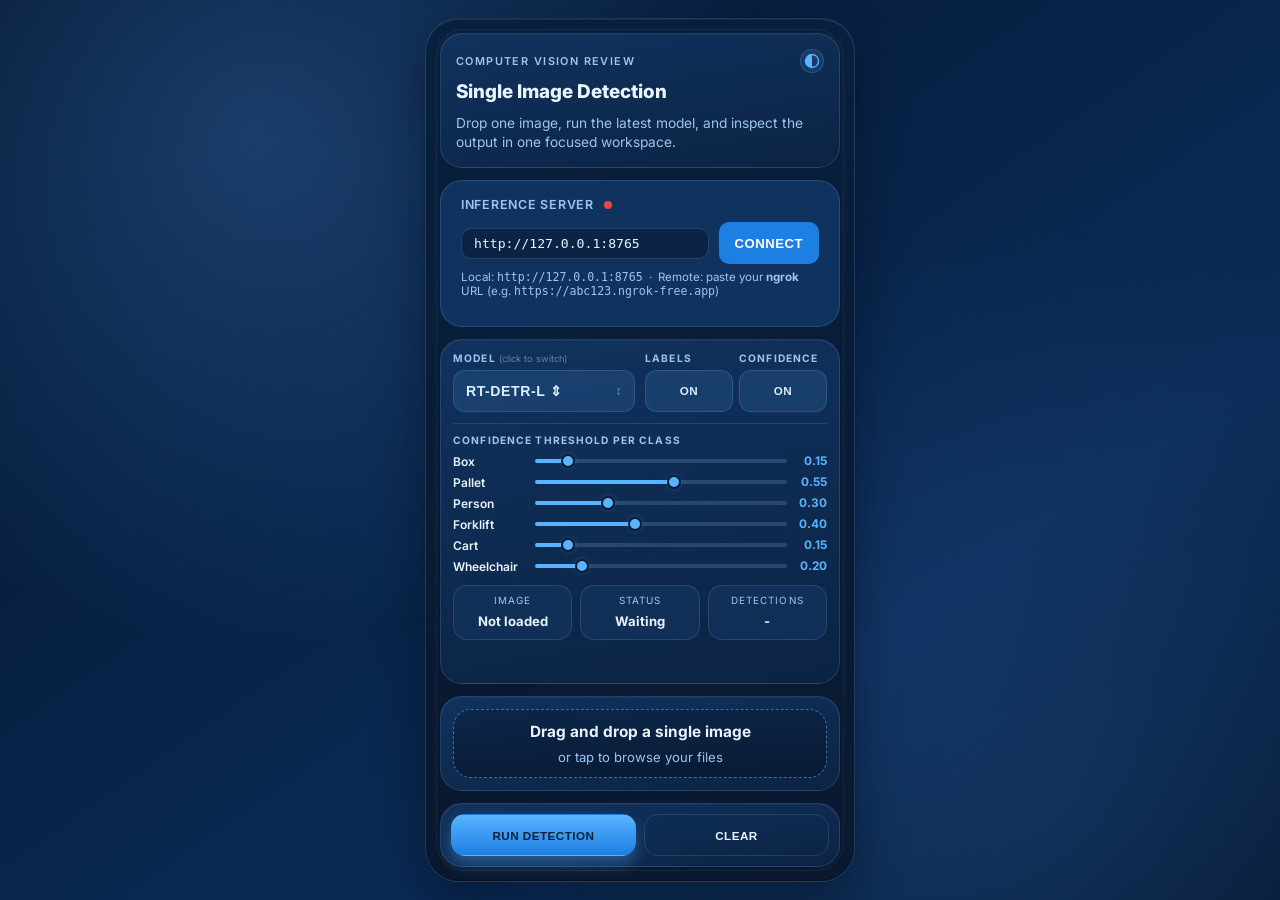
==== docs/index.html @ 9e746559 "Add GitHub Pages UI (docs/) with configurable server URL" ====
<!doctype html>
<html lang="en">
<head>
  <meta charset="UTF-8">
  <meta name="viewport" content="width=device-width, initial-scale=1.0">
  <title>CV Single Image Review</title>
  <link rel="preconnect" href="https://fonts.googleapis.com">
  <link rel="preconnect" href="https://fonts.gstatic.com" crossorigin>
  <link href="https://fonts.googleapis.com/css2?family=Inter:wght@400;500;600;700;800&display=swap" rel="stylesheet">
  <link rel="stylesheet" href="styles.css">
  <style>
    .server-config-card {
      background: var(--surface-1);
      border: 1px solid var(--soft-accent-border);
      border-radius: var(--panel-radius);
      padding: 16px 20px;
    }
    .server-config-row {
      display: flex;
      align-items: center;
      gap: 10px;
      flex-wrap: wrap;
    }
    .server-config-label {
      font-size: 0.78rem;
      font-weight: 600;
      color: var(--muted);
      text-transform: uppercase;
      letter-spacing: 0.06em;
      white-space: nowrap;
    }
    .server-url-input {
      flex: 1;
      min-width: 200px;
      background: var(--surface-2);
      border: 1px solid var(--soft-accent-border);
      border-radius: 10px;
      color: var(--text);
      font-family: monospace;
      font-size: 0.82rem;
      padding: 7px 12px;
      outline: none;
    }
    .server-url-input:focus {
      border-color: var(--accent);
    }
    .server-save-btn {
      background: var(--accent-2);
      color: #fff;
      border: none;
      border-radius: 10px;
      padding: 7px 16px;
      font-size: 0.82rem;
      font-weight: 600;
      cursor: pointer;
      white-space: nowrap;
    }
    .server-save-btn:hover { opacity: 0.85; }
    .server-status-dot {
      width: 8px; height: 8px;
      border-radius: 50%;
      background: #6b7a8d;
      flex-shrink: 0;
    }
    .server-status-dot.online  { background: #3fcf74; }
    .server-status-dot.offline { background: #f04444; }
    .server-hint {
      font-size: 0.72rem;
      color: var(--muted);
      margin-top: 6px;
    }
  </style>
</head>
<body data-theme="blue">
  <div class="page-shell">
    <main class="app-frame" aria-label="Single Image Detection UI">
      <section class="header-card panel">
        <div class="mini-row">
          <p class="mini-label">Computer Vision Review</p>
          <button id="themeToggle" class="theme-circle-btn" type="button" aria-label="Toggle theme">
            <svg viewBox="0 0 20 20" width="18" height="18" aria-hidden="true">
              <path d="M10 2a8 8 0 1 0 0 16A8 8 0 0 0 10 2Zm0 14.5V3.5a6.5 6.5 0 0 1 0 13Z"/>
            </svg>
          </button>
        </div>
        <div class="header-row">
          <h1>Single Image Detection</h1>
        </div>
        <p class="subtitle">Drop one image, run the latest model, and inspect the output in one focused workspace.</p>
      </section>

      <!-- Server URL configuration -->
      <section class="server-config-card" aria-label="Server configuration">
        <div class="server-config-row">
          <span class="server-config-label">Inference Server</span>
          <div id="serverStatusDot" class="server-status-dot"></div>
          <input id="serverUrlInput" class="server-url-input" type="text" placeholder="http://127.0.0.1:8765" spellcheck="false" autocomplete="off">
          <button id="serverSaveBtn" class="server-save-btn" type="button">Connect</button>
        </div>
        <p class="server-hint">Local: <code>http://127.0.0.1:8765</code> &nbsp;·&nbsp; Remote: paste your <strong>ngrok</strong> URL (e.g. <code>https://abc123.ngrok-free.app</code>)</p>
      </section>

      <section class="controls-card panel" aria-label="Detection controls">
        <div class="controls-grid">
          <div class="field">
            <span class="field-label">Model <span class="field-label-hint">(click to switch)</span></span>
            <button id="modelToggle" class="model-toggle-btn" type="button" data-model-key="rtdetr">RT-DETR-L</button>
          </div>

          <div class="field toggle-row">
            <label class="field toggle-field">
              <span class="field-label">Labels</span>
              <button id="labelsToggle" class="toggle-btn" type="button" aria-pressed="true">ON</button>
            </label>
            <label class="field toggle-field">
              <span class="field-label">Confidence</span>
              <button id="confidenceToggle" class="toggle-btn" type="button" aria-pressed="true">ON</button>
            </label>
          </div>
        </div>

        <div class="conf-section">
          <p class="conf-section-label">Confidence threshold per class</p>
          <div class="conf-grid">
            <div class="conf-row">
              <span class="conf-class-label">Box</span>
              <input class="conf-slider" id="conf-box" type="range" min="0.05" max="0.95" step="0.05" value="0.15" data-class="box">
              <span class="conf-value" id="val-box">0.15</span>
            </div>
            <div class="conf-row">
              <span class="conf-class-label">Pallet</span>
              <input class="conf-slider" id="conf-pallet" type="range" min="0.05" max="0.95" step="0.05" value="0.55" data-class="pallet">
              <span class="conf-value" id="val-pallet">0.55</span>
            </div>
            <div class="conf-row">
              <span class="conf-class-label">Person</span>
              <input class="conf-slider" id="conf-person" type="range" min="0.05" max="0.95" step="0.05" value="0.30" data-class="person">
              <span class="conf-value" id="val-person">0.30</span>
            </div>
            <div class="conf-row">
              <span class="conf-class-label">Forklift</span>
              <input class="conf-slider" id="conf-forklift" type="range" min="0.05" max="0.95" step="0.05" value="0.40" data-class="forklift">
              <span class="conf-value" id="val-forklift">0.40</span>
            </div>
            <div class="conf-row">
              <span class="conf-class-label">Cart</span>
              <input class="conf-slider" id="conf-cart" type="range" min="0.05" max="0.95" step="0.05" value="0.15" data-class="cart">
              <span class="conf-value" id="val-cart">0.15</span>
            </div>
            <div class="conf-row">
              <span class="conf-class-label">Wheelchair</span>
              <input class="conf-slider" id="conf-wheelchair" type="range" min="0.05" max="0.95" step="0.05" value="0.20" data-class="wheelchair">
              <span class="conf-value" id="val-wheelchair">0.20</span>
            </div>
          </div>
        </div>

        <div class="metrics-row" aria-label="Current status metrics">
          <article class="metric-pill">
            <span class="metric-label">Image</span>
            <strong id="metricImage">Not loaded</strong>
          </article>
          <article class="metric-pill">
            <span class="metric-label">Status</span>
            <strong id="metricStatus">Waiting</strong>
          </article>
          <article class="metric-pill">
            <span class="metric-label">Detections</span>
            <strong id="metricDetections">-</strong>
          </article>
        </div>
      </section>

      <section class="content-card panel" aria-label="Image workspace">
        <div id="dropZone" class="drop-zone" tabindex="0" role="button" aria-label="Drop image or click to choose">
          <div id="emptyState" class="empty-state">
            <p class="drop-title">Drag and drop a single image</p>
            <p class="drop-copy">or tap to browse your files</p>
          </div>
          <img id="previewImage" alt="Selected image preview">
          <div id="overlayInfo" class="overlay-info hidden">Detection overlay will appear here</div>
        </div>
      </section>

      <footer class="footer-bar panel" aria-label="Action buttons">
        <button id="runBtn" class="primary-btn" type="button">Run Detection</button>
        <button id="clearBtn" class="ghost-btn" type="button">Clear</button>
        <input id="imageInput" type="file" accept="image/*" hidden>
      </footer>
    </main>
  </div>

  <script src="theme.js"></script>
  <script src="script.js"></script>
</body>
</html>
---- docs/styles.css ----
:root {
  --bg-1: #04162f;
  --bg-2: #0b2b57;
  --phone-edge: #12386d;
  --panel: #0e2547;
  --panel-soft: #143661;
  --frame-1: rgba(8, 32, 62, 0.98);
  --frame-2: rgba(10, 24, 46, 0.98);
  --surface-1: rgba(17, 51, 96, 0.96);
  --surface-2: rgba(12, 36, 68, 0.96);
  --line: rgba(164, 206, 255, 0.15);
  --text: #e8f4ff;
  --muted: #9ec5ef;
  --accent: #58b4ff;
  --accent-2: #1d7fe2;
  --soft-accent-bg: rgba(88, 180, 255, 0.12);
  --soft-accent-border: rgba(145, 203, 255, 0.18);
  --soft-accent-text: #d8edff;
  --glow: rgba(87, 163, 255, 0.25);
  --frame-border: rgba(122, 183, 255, 0.2);

  --frame-radius: 34px;
  --panel-radius: 22px;
  --pill-radius: 14px;
}

body[data-theme="berry"] {
  --bg-1: #3f0c26;
  --bg-2: #b01c6a;
  --phone-edge: #d24a8f;
  --panel: #6e1642;
  --panel-soft: #8c1d53;
  --frame-1: rgba(96, 18, 57, 0.98);
  --frame-2: rgba(62, 12, 36, 0.98);
  --surface-1: rgba(122, 24, 73, 0.96);
  --surface-2: rgba(85, 17, 51, 0.96);
  --line: rgba(255, 203, 227, 0.18);
  --text: #fff0f8;
  --muted: #f5c7df;
  --accent: #ef6faa;
  --accent-2: #b01c6a;
  --soft-accent-bg: rgba(240, 111, 170, 0.14);
  --soft-accent-border: rgba(255, 206, 229, 0.22);
  --soft-accent-text: #ffe7f2;
  --glow: rgba(176, 28, 106, 0.34);
  --frame-border: rgba(210, 74, 143, 0.28);
}

* {
  box-sizing: border-box;
}

html,
body {
  margin: 0;
  min-height: 100%;
  font-family: "Inter", sans-serif;
  color: var(--text);
  background:
    radial-gradient(circle at 20% 15%, var(--glow), transparent 40%),
    radial-gradient(circle at 80% 90%, color-mix(in srgb, var(--glow) 55%, transparent), transparent 45%),
    linear-gradient(145deg, var(--bg-1) 0%, var(--bg-2) 70%, var(--bg-1) 100%);
}

.page-shell {
  min-height: 100vh;
  display: grid;
  place-items: center;
  padding: 18px;
}

.app-frame {
  width: min(430px, 100%);
  min-height: min(920px, 96vh);
  display: grid;
  grid-template-rows: auto auto 1fr auto;
  gap: 12px;
  padding: 14px;
  border-radius: var(--frame-radius);
  border: 1px solid var(--frame-border);
  background:
    linear-gradient(180deg, var(--frame-1), var(--frame-2));
  box-shadow:
    0 20px 48px rgba(2, 8, 20, 0.42),
    inset 0 1px 0 rgba(255, 255, 255, 0.06),
    inset 0 -1px 0 rgba(4, 10, 22, 0.6);
  position: relative;
  overflow: hidden;
}

.app-frame::before {
  content: "";
  position: absolute;
  inset: 10px;
  border-radius: 28px;
  border: 1px solid rgba(255, 255, 255, 0.06);
  pointer-events: none;
}

.panel {
  border-radius: var(--panel-radius);
  border: 1px solid var(--line);
  background: linear-gradient(170deg, var(--surface-1), var(--surface-2));
  box-shadow: inset 0 1px 0 rgba(255, 255, 255, 0.04);
}

.header-card {
  padding: 15px;
}

.mini-row {
  display: flex;
  align-items: center;
  justify-content: space-between;
  margin: 0 0 8px;
}

.mini-label {
  margin: 0;
  font-size: 0.68rem;
  letter-spacing: 0.13em;
  text-transform: uppercase;
  color: var(--muted);
  font-weight: 600;
}

.header-row {
  display: flex;
  align-items: center;
  gap: 10px;
}

.header-row h1 {
  margin: 0;
  font-size: 1.18rem;
  line-height: 1.2;
  font-weight: 800;
}

.subtitle {
  margin: 10px 0 0;
  color: var(--muted);
  font-size: 0.86rem;
  line-height: 1.4;
}

.controls-card {
  padding: 12px;
}

.controls-grid {
  display: grid;
  grid-template-columns: repeat(2, minmax(0, 1fr));
  gap: 10px;
  align-items: end;
}

.toggle-row {
  display: grid;
  grid-template-columns: 1fr 1fr;
  gap: 8px;
}

.field {
  display: grid;
  gap: 6px;
}

.field-label {
  font-size: 0.64rem;
  color: var(--muted);
  letter-spacing: 0.11em;
  text-transform: uppercase;
  font-weight: 700;
}

input,
select {
  width: 100%;
  border-radius: 12px;
  border: 1px solid var(--line);
  background: color-mix(in srgb, var(--panel-soft) 72%, transparent);
  color: var(--text);
  padding: 10px 11px;
  font-size: 0.84rem;
  outline: none;
}

input:focus,
select:focus,
button:focus-visible,
.drop-zone:focus-visible {
  box-shadow: 0 0 0 2px color-mix(in srgb, var(--accent) 45%, transparent);
}

.toggle-field {
  align-content: end;
}

.toggle-btn {
  border: 1px solid var(--soft-accent-border);
  background: var(--soft-accent-bg);
  color: var(--soft-accent-text);
  border-radius: 12px;
  padding: 10px 12px;
  font-weight: 700;
  letter-spacing: 0.05em;
}

.model-toggle-btn {
  width: 100%;
  border: 1px solid var(--soft-accent-border);
  background: var(--soft-accent-bg);
  color: var(--soft-accent-text);
  border-radius: 12px;
  padding: 10px 12px;
  font-weight: 700;
  font-size: 0.88rem;
  letter-spacing: 0.04em;
  text-align: left;
  cursor: pointer;
  transition: background 150ms ease, filter 150ms ease;
  position: relative;
}

.model-toggle-btn::after {
  content: "↕";
  position: absolute;
  right: 12px;
  top: 50%;
  transform: translateY(-50%);
  font-size: 0.75rem;
  opacity: 0.5;
}

.model-toggle-btn:hover {
  filter: brightness(1.12);
}

.model-toggle-btn[data-model-key="yolo"] {
  border-color: color-mix(in srgb, var(--accent) 40%, var(--soft-accent-border));
  background: color-mix(in srgb, var(--soft-accent-bg) 70%, var(--accent) 10%);
}

.field-label-hint {
  font-size: 0.58rem;
  opacity: 0.55;
  text-transform: none;
  letter-spacing: 0;
  font-weight: 400;
}

.conf-section {
  margin-top: 11px;
  border-top: 1px solid var(--line);
  padding-top: 10px;
}

.conf-section-label {
  margin: 0 0 8px;
  font-size: 0.64rem;
  color: var(--muted);
  letter-spacing: 0.11em;
  text-transform: uppercase;
  font-weight: 700;
}

.conf-grid {
  display: grid;
  gap: 6px;
}

.conf-row {
  display: grid;
  grid-template-columns: 72px 1fr 34px;
  align-items: center;
  gap: 8px;
}

.conf-class-label {
  font-size: 0.75rem;
  color: var(--text);
  font-weight: 600;
  white-space: nowrap;
}

.conf-slider {
  -webkit-appearance: none;
  appearance: none;
  width: 100%;
  height: 4px;
  border-radius: 4px;
  border: none;
  padding: 0;
  background: linear-gradient(
    to right,
    var(--accent) 0%,
    var(--accent) var(--pct, 25%),
    rgba(164, 206, 255, 0.18) var(--pct, 25%),
    rgba(164, 206, 255, 0.18) 100%
  );
  cursor: pointer;
  outline: none;
}

.conf-slider::-webkit-slider-thumb {
  -webkit-appearance: none;
  appearance: none;
  width: 14px;
  height: 14px;
  border-radius: 50%;
  background: var(--accent);
  border: 2px solid var(--frame-2);
  box-shadow: 0 0 6px var(--glow);
  cursor: pointer;
}

.conf-slider::-moz-range-thumb {
  width: 14px;
  height: 14px;
  border-radius: 50%;
  background: var(--accent);
  border: 2px solid var(--frame-2);
  cursor: pointer;
}

.conf-value {
  font-size: 0.74rem;
  font-weight: 700;
  color: var(--accent);
  text-align: right;
  min-width: 30px;
}

.metrics-row {
  margin-top: 11px;
  display: grid;
  grid-template-columns: repeat(3, minmax(0, 1fr));
  gap: 8px;
}

.metric-pill {
  border: 1px solid var(--line);
  border-radius: var(--pill-radius);
  padding: 8px 8px 9px;
  background: color-mix(in srgb, var(--panel-soft) 60%, transparent);
  text-align: center;
}

.metric-label {
  display: block;
  font-size: 0.62rem;
  color: var(--muted);
  letter-spacing: 0.11em;
  text-transform: uppercase;
  margin-bottom: 4px;
}

.metric-pill strong {
  font-size: 0.82rem;
}

.content-card {
  padding: 12px;
  min-height: 0;
}

.drop-zone {
  position: relative;
  min-height: 100%;
  border-radius: 18px;
  border: 1px dashed color-mix(in srgb, var(--accent) 45%, var(--line));
  background: linear-gradient(180deg, rgba(9, 27, 52, 0.45), rgba(7, 22, 43, 0.65));
  display: grid;
  place-items: center;
  text-align: center;
  padding: 12px;
  cursor: pointer;
  overflow: hidden;
  transition: transform 140ms ease, filter 140ms ease, border-color 140ms ease;
}

.drop-zone.drag-over {
  transform: translateY(-2px);
  filter: brightness(1.08);
  border-color: var(--accent);
}

.empty-state {
  z-index: 2;
}

.drop-title {
  margin: 0;
  font-weight: 700;
  font-size: 0.96rem;
}

.drop-copy {
  margin: 8px 0 0;
  color: var(--muted);
  font-size: 0.82rem;
}

#previewImage {
  display: none;
  width: 100%;
  height: 100%;
  object-fit: contain;
  border-radius: 12px;
  background: rgba(4, 12, 25, 0.55);
}

.overlay-info {
  position: absolute;
  left: 10px;
  right: 10px;
  bottom: 10px;
  border-radius: 12px;
  border: 1px solid var(--soft-accent-border);
  background: var(--soft-accent-bg);
  color: var(--soft-accent-text);
  padding: 8px 10px;
  font-size: 0.78rem;
  text-align: left;
}

.hidden {
  display: none;
}

.footer-bar {
  display: grid;
  grid-template-columns: repeat(2, minmax(0, 1fr));
  gap: 8px;
  padding: 10px;
}

button {
  border: 1px solid transparent;
  border-radius: 14px;
  min-height: 42px;
  padding: 10px 8px;
  font-size: 0.73rem;
  font-weight: 800;
  letter-spacing: 0.04em;
  text-transform: uppercase;
  cursor: pointer;
  transition: transform 130ms ease, filter 130ms ease;
}

button:hover {
  transform: translateY(-1px);
  filter: brightness(1.05);
}

.primary-btn {
  color: #092038;
  background: linear-gradient(180deg, var(--accent), var(--accent-2));
  box-shadow: 0 8px 16px color-mix(in srgb, var(--accent) 35%, transparent);
}

.secondary-btn {
  color: var(--soft-accent-text);
  background: var(--soft-accent-bg);
  border-color: var(--soft-accent-border);
}

.ghost-btn {
  color: var(--text);
  background: transparent;
  border-color: var(--line);
}

.theme-circle-btn {
  width: 24px;
  min-height: 24px;
  height: 24px;
  padding: 0;
  border-radius: 50%;
  border: 1px solid var(--frame-border);
  background: var(--soft-accent-bg);
  color: var(--accent);
  display: grid;
  place-items: center;
  flex-shrink: 0;
  letter-spacing: 0;
  text-transform: none;
  font-weight: 400;
  cursor: pointer;
  transition: transform 130ms ease, filter 130ms ease, background 200ms ease;
}

.theme-circle-btn svg {
  display: block;
  fill: currentColor;
  transition: transform 350ms ease;
}

body[data-theme="berry"] .theme-circle-btn svg {
  transform: rotate(180deg);
}

.theme-circle-btn:hover {
  filter: brightness(1.12);
  transform: translateY(-1px);
}

@media (max-width: 480px) {
  .page-shell {
    padding: 0;
  }

  .app-frame {
    width: 100%;
    min-height: 100vh;
    border-radius: 0;
    border-left: 0;
    border-right: 0;
  }

  .controls-grid,
  .metrics-row,
  .footer-bar {
    grid-template-columns: 1fr;
  }
}
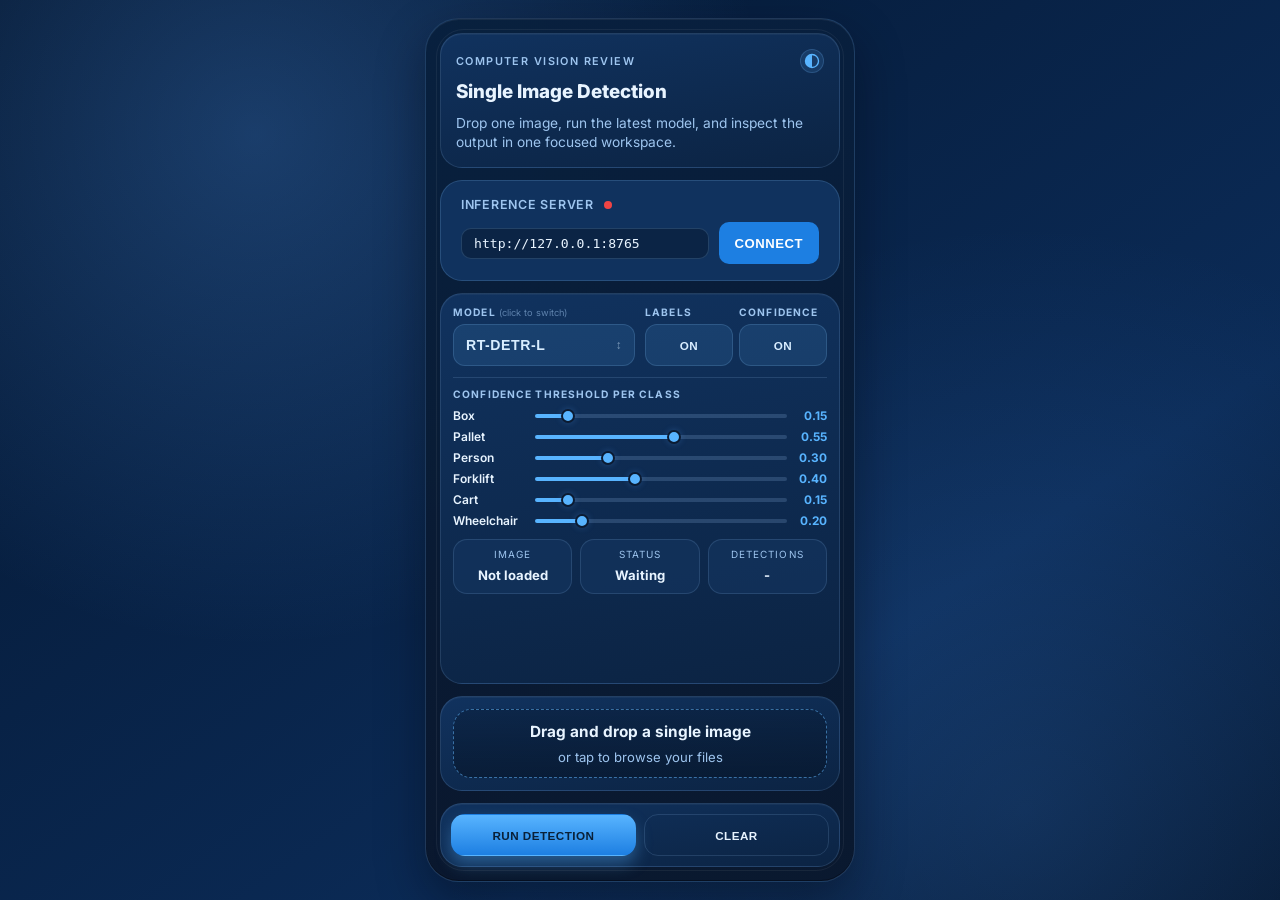
==== commit c34360c3: "Remove server hint text from Pages UI" ====
--- a/docs/index.html
+++ b/docs/index.html
@@ -97,7 +97,6 @@
           <input id="serverUrlInput" class="server-url-input" type="text" placeholder="http://127.0.0.1:8765" spellcheck="false" autocomplete="off">
           <button id="serverSaveBtn" class="server-save-btn" type="button">Connect</button>
         </div>
-        <p class="server-hint">Local: <code>http://127.0.0.1:8765</code> &nbsp;·&nbsp; Remote: paste your <strong>ngrok</strong> URL (e.g. <code>https://abc123.ngrok-free.app</code>)</p>
       </section>
 
       <section class="controls-card panel" aria-label="Detection controls">
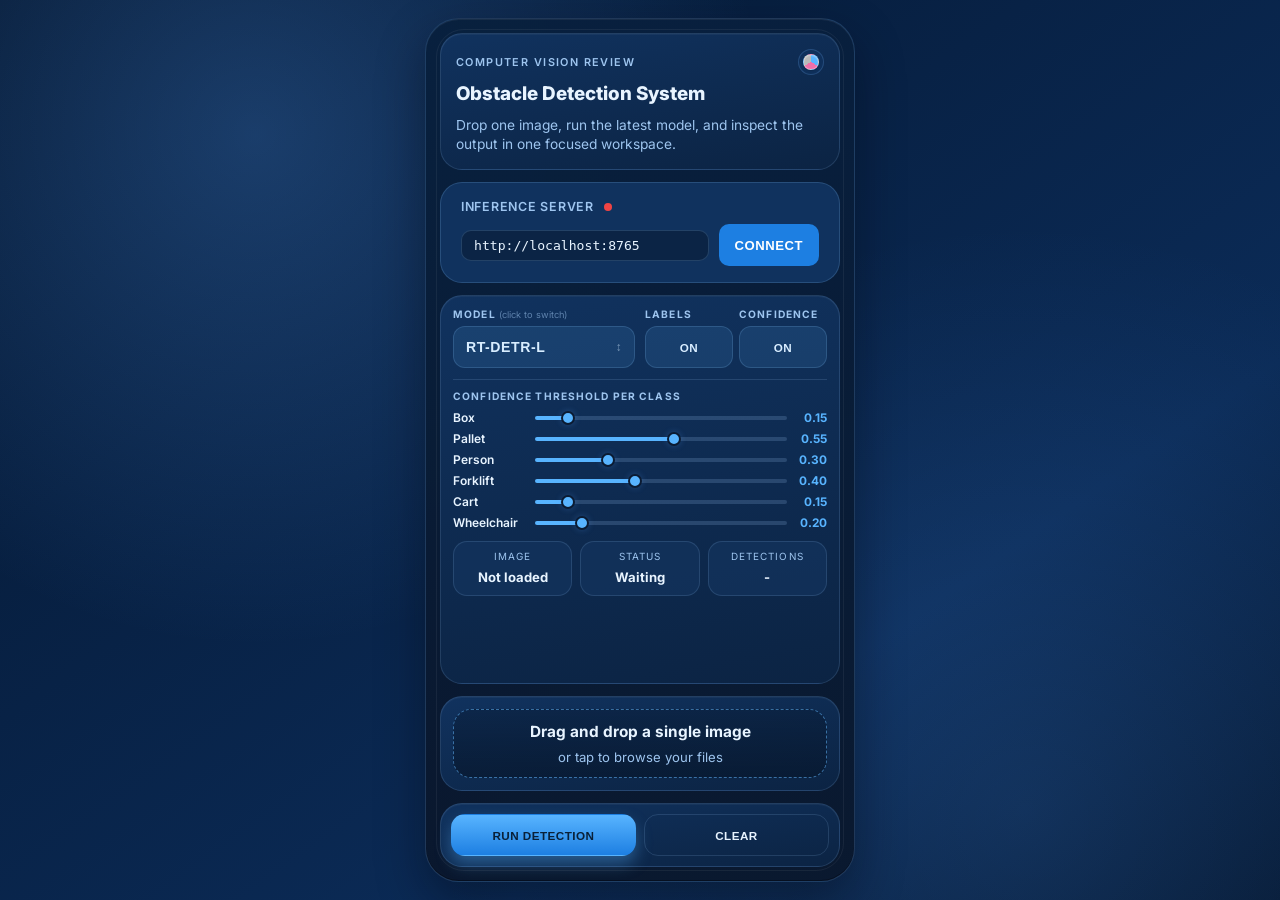
==== commit 17022f84: "Update UI themes, detection server behavior, and review interface tweaks" ====
--- a/docs/index.html
+++ b/docs/index.html
@@ -7,7 +7,7 @@
   <link rel="preconnect" href="https://fonts.googleapis.com">
   <link rel="preconnect" href="https://fonts.gstatic.com" crossorigin>
   <link href="https://fonts.googleapis.com/css2?family=Inter:wght@400;500;600;700;800&display=swap" rel="stylesheet">
-  <link rel="stylesheet" href="styles.css">
+  <link rel="stylesheet" href="styles.css?v=20260511b" />
   <style>
     .server-config-card {
       background: var(--surface-1);
@@ -73,18 +73,16 @@
 </head>
 <body data-theme="blue">
   <div class="page-shell">
-    <main class="app-frame" aria-label="Single Image Detection UI">
+    <main class="app-frame" aria-label="Obstacle Detection System UI">
       <section class="header-card panel">
         <div class="mini-row">
           <p class="mini-label">Computer Vision Review</p>
           <button id="themeToggle" class="theme-circle-btn" type="button" aria-label="Toggle theme">
-            <svg viewBox="0 0 20 20" width="18" height="18" aria-hidden="true">
-              <path d="M10 2a8 8 0 1 0 0 16A8 8 0 0 0 10 2Zm0 14.5V3.5a6.5 6.5 0 0 1 0 13Z"/>
-            </svg>
+            <span class="theme-wheel" aria-hidden="true"></span>
           </button>
         </div>
         <div class="header-row">
-          <h1>Single Image Detection</h1>
+          <h1>Obstacle Detection System</h1>
         </div>
         <p class="subtitle">Drop one image, run the latest model, and inspect the output in one focused workspace.</p>
       </section>
@@ -189,7 +187,7 @@
     </main>
   </div>
 
-  <script src="theme.js"></script>
+  <script src="theme.js?v=20260511b" defer></script>
   <script src="script.js"></script>
 </body>
 </html>
--- a/docs/styles.css
+++ b/docs/styles.css
@@ -46,6 +46,34 @@
   --frame-border: rgba(210, 74, 143, 0.28);
 }
 
+:root[data-theme="mono"],
+body[data-theme="mono"] {
+  --bg-1: #e8e8e8;
+  --bg-2: #f5f5f5;
+  --phone-edge: #bbbbbb;
+  --panel: #dddddd;
+  --panel-soft: #d0d0d0;
+  --frame-1: rgba(220, 220, 220, 0.98);
+  --frame-2: rgba(235, 235, 235, 0.98);
+  --surface-1: rgba(200, 200, 200, 0.96);
+  --surface-2: rgba(215, 215, 215, 0.96);
+  --line: rgba(0, 0, 0, 0.12);
+  --text: #111111;
+  --muted: #444444;
+  --accent: #7a7a7a;
+  --accent-2: #555555;
+  --soft-accent-bg: rgba(0, 0, 0, 0.08);
+  --soft-accent-border: rgba(0, 0, 0, 0.18);
+  --soft-accent-text: #111111;
+  --glow: rgba(0, 0, 0, 0.04);
+  --frame-border: rgba(0, 0, 0, 0.14);
+  --goal: #ffd54a;
+  --start: #ffe97d;
+  --last: #d59bff;
+  --path: #ff3b30;
+  --danger: #f0f0f0;
+}
+
 * {
   box-sizing: border-box;
 }
@@ -473,32 +501,47 @@
 }
 
 .theme-circle-btn {
-  width: 24px;
-  min-height: 24px;
-  height: 24px;
+  width: 26px;
+  min-height: 26px;
+  height: 26px;
   padding: 0;
   border-radius: 50%;
   border: 1px solid var(--frame-border);
-  background: var(--soft-accent-bg);
-  color: var(--accent);
+  background: color-mix(in srgb, var(--surface-1) 72%, transparent);
   display: grid;
   place-items: center;
   flex-shrink: 0;
-  letter-spacing: 0;
-  text-transform: none;
-  font-weight: 400;
   cursor: pointer;
   transition: transform 130ms ease, filter 130ms ease, background 200ms ease;
 }
 
-.theme-circle-btn svg {
+.theme-wheel {
   display: block;
-  fill: currentColor;
+  width: 16px;
+  height: 16px;
+  border-radius: 50%;
+  border: 1px solid rgba(255, 255, 255, 0.35);
+  background: conic-gradient(
+    #58b4ff 0deg 120deg,
+    #ef6faa 120deg 240deg,
+    #b9b9b9 240deg 360deg
+  );
+  box-shadow:
+    inset 0 1px 1px rgba(255, 255, 255, 0.28),
+    0 1px 2px rgba(0, 0, 0, 0.18);
   transition: transform 350ms ease;
 }
 
-body[data-theme="berry"] .theme-circle-btn svg {
-  transform: rotate(180deg);
+body[data-theme="blue"] .theme-wheel {
+  transform: rotate(0deg);
+}
+
+body[data-theme="berry"] .theme-wheel {
+  transform: rotate(120deg);
+}
+
+body[data-theme="mono"] .theme-wheel {
+  transform: rotate(240deg);
 }
 
 .theme-circle-btn:hover {
